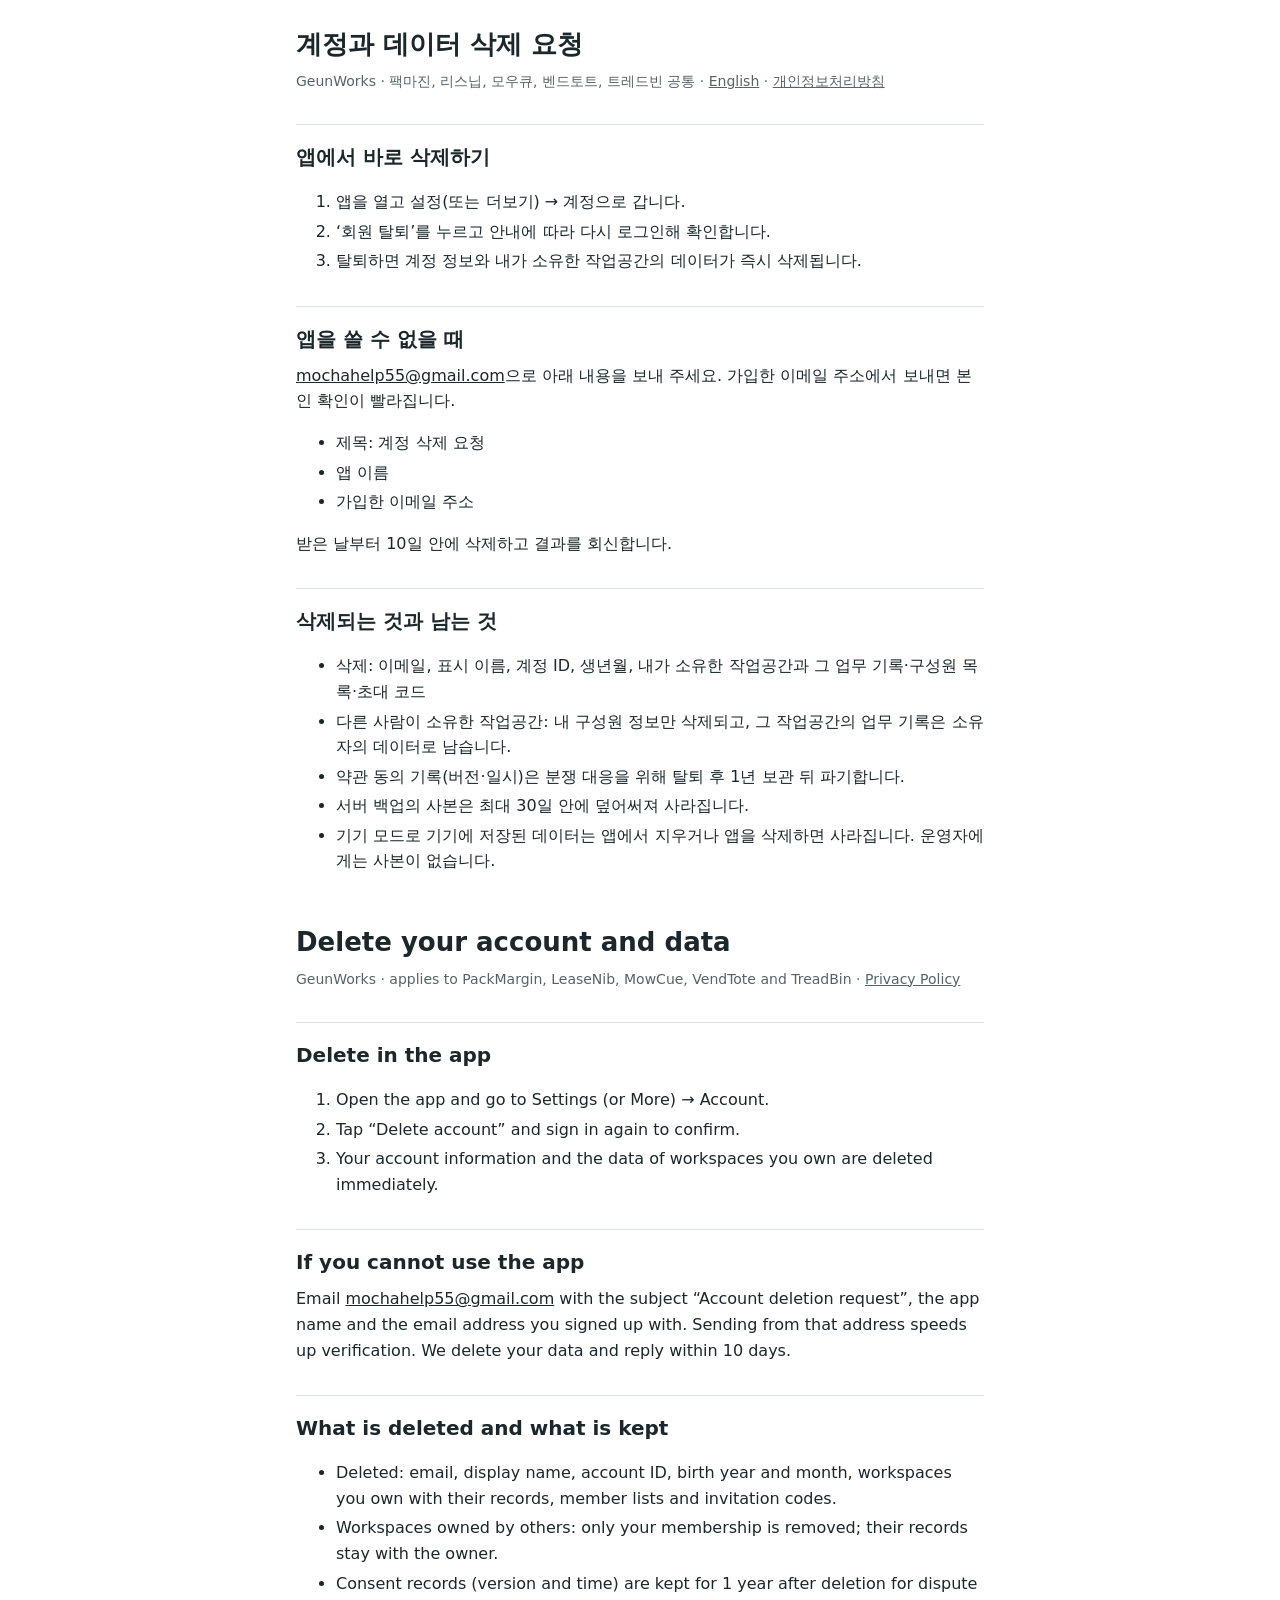
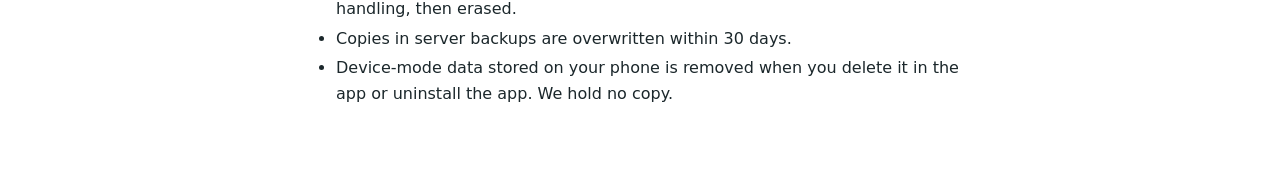
==== delete-account.html @ 584b3f32 "Shared privacy policy, terms of service and account deletion page for five apps Per-app policy URLs " ====
<!doctype html>
<html lang="ko">
<head>
<meta charset="utf-8">
<meta name="viewport" content="width=device-width, initial-scale=1">
<title>GeunWorks 계정 삭제 요청 · Delete your account</title>
<link rel="stylesheet" href="style.css">
</head>
<body>
<main>
<h1>계정과 데이터 삭제 요청</h1>
<p class="meta">GeunWorks · 팩마진, 리스닙, 모우큐, 벤드토트, 트레드빈 공통 · <a href="#en">English</a> · <a href="privacy.html">개인정보처리방침</a></p>

<h2>앱에서 바로 삭제하기</h2>
<ol>
<li>앱을 열고 설정(또는 더보기) → 계정으로 갑니다.</li>
<li>‘회원 탈퇴’를 누르고 안내에 따라 다시 로그인해 확인합니다.</li>
<li>탈퇴하면 계정 정보와 내가 소유한 작업공간의 데이터가 즉시 삭제됩니다.</li>
</ol>

<h2>앱을 쓸 수 없을 때</h2>
<p><a href="mailto:mochahelp55@gmail.com?subject=%EA%B3%84%EC%A0%95%20%EC%82%AD%EC%A0%9C%20%EC%9A%94%EC%B2%AD%20%2F%20Account%20deletion">mochahelp55@gmail.com</a>으로 아래 내용을 보내 주세요. 가입한 이메일 주소에서 보내면 본인 확인이 빨라집니다.</p>
<ul>
<li>제목: 계정 삭제 요청</li>
<li>앱 이름</li>
<li>가입한 이메일 주소</li>
</ul>
<p>받은 날부터 10일 안에 삭제하고 결과를 회신합니다.</p>

<h2>삭제되는 것과 남는 것</h2>
<ul>
<li>삭제: 이메일, 표시 이름, 계정 ID, 생년월, 내가 소유한 작업공간과 그 업무 기록·구성원 목록·초대 코드</li>
<li>다른 사람이 소유한 작업공간: 내 구성원 정보만 삭제되고, 그 작업공간의 업무 기록은 소유자의 데이터로 남습니다.</li>
<li>약관 동의 기록(버전·일시)은 분쟁 대응을 위해 탈퇴 후 1년 보관 뒤 파기합니다.</li>
<li>서버 백업의 사본은 최대 30일 안에 덮어써져 사라집니다.</li>
<li>기기 모드로 기기에 저장된 데이터는 앱에서 지우거나 앱을 삭제하면 사라집니다. 운영자에게는 사본이 없습니다.</li>
</ul>

<h1 id="en" style="margin-top:48px">Delete your account and data</h1>
<p class="meta">GeunWorks · applies to PackMargin, LeaseNib, MowCue, VendTote and TreadBin · <a href="privacy.html#en">Privacy Policy</a></p>

<h2>Delete in the app</h2>
<ol>
<li>Open the app and go to Settings (or More) → Account.</li>
<li>Tap “Delete account” and sign in again to confirm.</li>
<li>Your account information and the data of workspaces you own are deleted immediately.</li>
</ol>

<h2>If you cannot use the app</h2>
<p>Email <a href="mailto:mochahelp55@gmail.com?subject=Account%20deletion%20request">mochahelp55@gmail.com</a> with the subject “Account deletion request”, the app name and the email address you signed up with. Sending from that address speeds up verification. We delete your data and reply within 10 days.</p>

<h2>What is deleted and what is kept</h2>
<ul>
<li>Deleted: email, display name, account ID, birth year and month, workspaces you own with their records, member lists and invitation codes.</li>
<li>Workspaces owned by others: only your membership is removed; their records stay with the owner.</li>
<li>Consent records (version and time) are kept for 1 year after deletion for dispute handling, then erased.</li>
<li>Copies in server backups are overwritten within 30 days.</li>
<li>Device-mode data stored on your phone is removed when you delete it in the app or uninstall the app. We hold no copy.</li>
</ul>
</main>
</body>
</html>
---- style.css ----
:root { --bg: #ffffff; --fg: #1b272b; --muted: #55636a; --line: #dde3e6; }
@media (prefers-color-scheme: dark) { :root { --bg: #172026; --fg: #edf2f7; --muted: #a9b6bd; --line: #2c3a42; } }
* { box-sizing: border-box; }
body { margin: 0; background: var(--bg); color: var(--fg); font: 16px/1.6 system-ui, -apple-system, "Segoe UI", "Noto Sans KR", sans-serif; }
main { max-width: 720px; margin: 0 auto; padding: 24px 16px 48px; }
h1 { font-size: 26px; margin: 0 0 4px; }
h2 { font-size: 20px; margin: 32px 0 8px; padding-top: 16px; border-top: 1px solid var(--line); }
p, li { margin: 4px 0; }
.meta { color: var(--muted); font-size: 14px; }
a { color: inherit; }
table { width: 100%; border-collapse: collapse; margin: 8px 0; font-size: 15px; }
th, td { border: 1px solid var(--line); padding: 8px; text-align: left; vertical-align: top; }
th { color: var(--muted); font-weight: 600; }
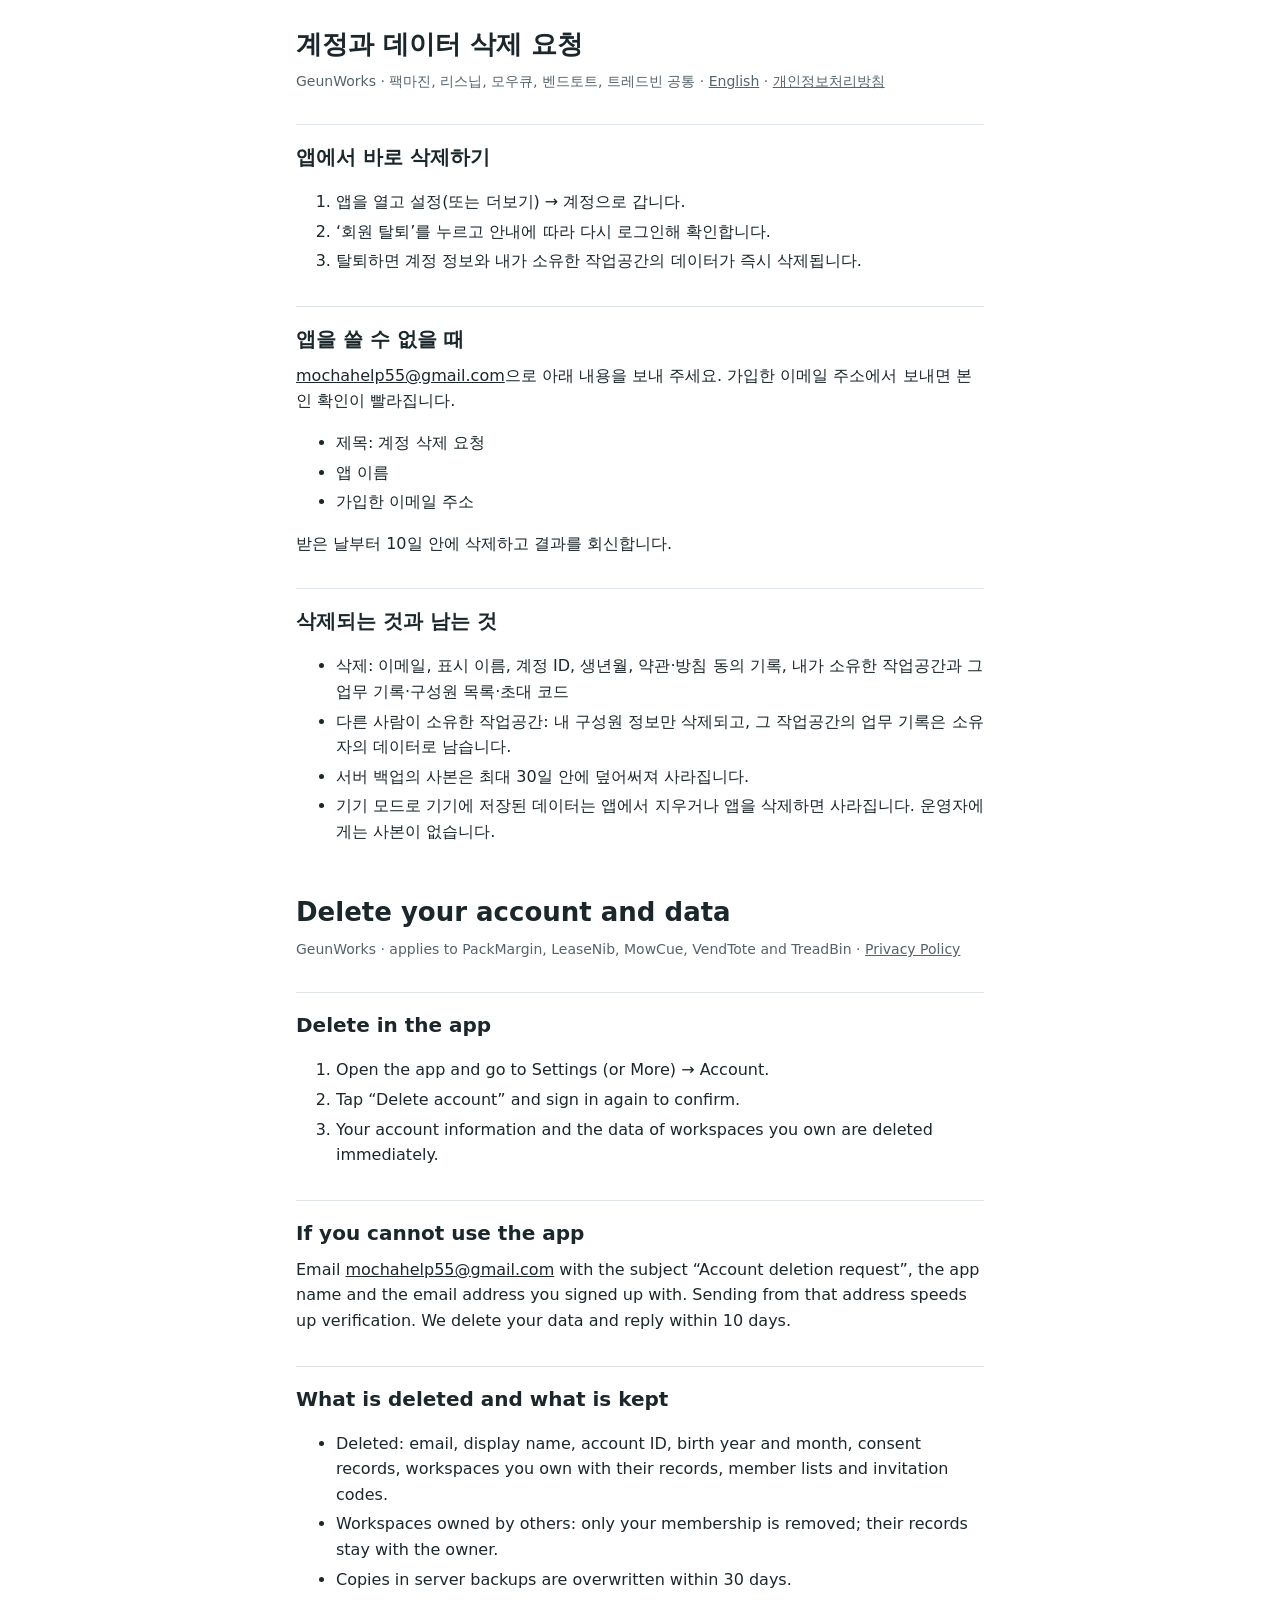
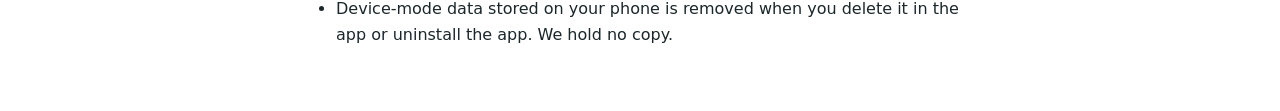
==== commit 1a478818: "Align consent-record retention with app behavior (deleted with the account) Co-Authored-By: Claude O" ====
--- a/delete-account.html
+++ b/delete-account.html
@@ -29,9 +29,8 @@
 
 <h2>삭제되는 것과 남는 것</h2>
 <ul>
-<li>삭제: 이메일, 표시 이름, 계정 ID, 생년월, 내가 소유한 작업공간과 그 업무 기록·구성원 목록·초대 코드</li>
+<li>삭제: 이메일, 표시 이름, 계정 ID, 생년월, 약관·방침 동의 기록, 내가 소유한 작업공간과 그 업무 기록·구성원 목록·초대 코드</li>
 <li>다른 사람이 소유한 작업공간: 내 구성원 정보만 삭제되고, 그 작업공간의 업무 기록은 소유자의 데이터로 남습니다.</li>
-<li>약관 동의 기록(버전·일시)은 분쟁 대응을 위해 탈퇴 후 1년 보관 뒤 파기합니다.</li>
 <li>서버 백업의 사본은 최대 30일 안에 덮어써져 사라집니다.</li>
 <li>기기 모드로 기기에 저장된 데이터는 앱에서 지우거나 앱을 삭제하면 사라집니다. 운영자에게는 사본이 없습니다.</li>
 </ul>
@@ -51,9 +50,8 @@
 
 <h2>What is deleted and what is kept</h2>
 <ul>
-<li>Deleted: email, display name, account ID, birth year and month, workspaces you own with their records, member lists and invitation codes.</li>
+<li>Deleted: email, display name, account ID, birth year and month, consent records, workspaces you own with their records, member lists and invitation codes.</li>
 <li>Workspaces owned by others: only your membership is removed; their records stay with the owner.</li>
-<li>Consent records (version and time) are kept for 1 year after deletion for dispute handling, then erased.</li>
 <li>Copies in server backups are overwritten within 30 days.</li>
 <li>Device-mode data stored on your phone is removed when you delete it in the app or uninstall the app. We hold no copy.</li>
 </ul>
